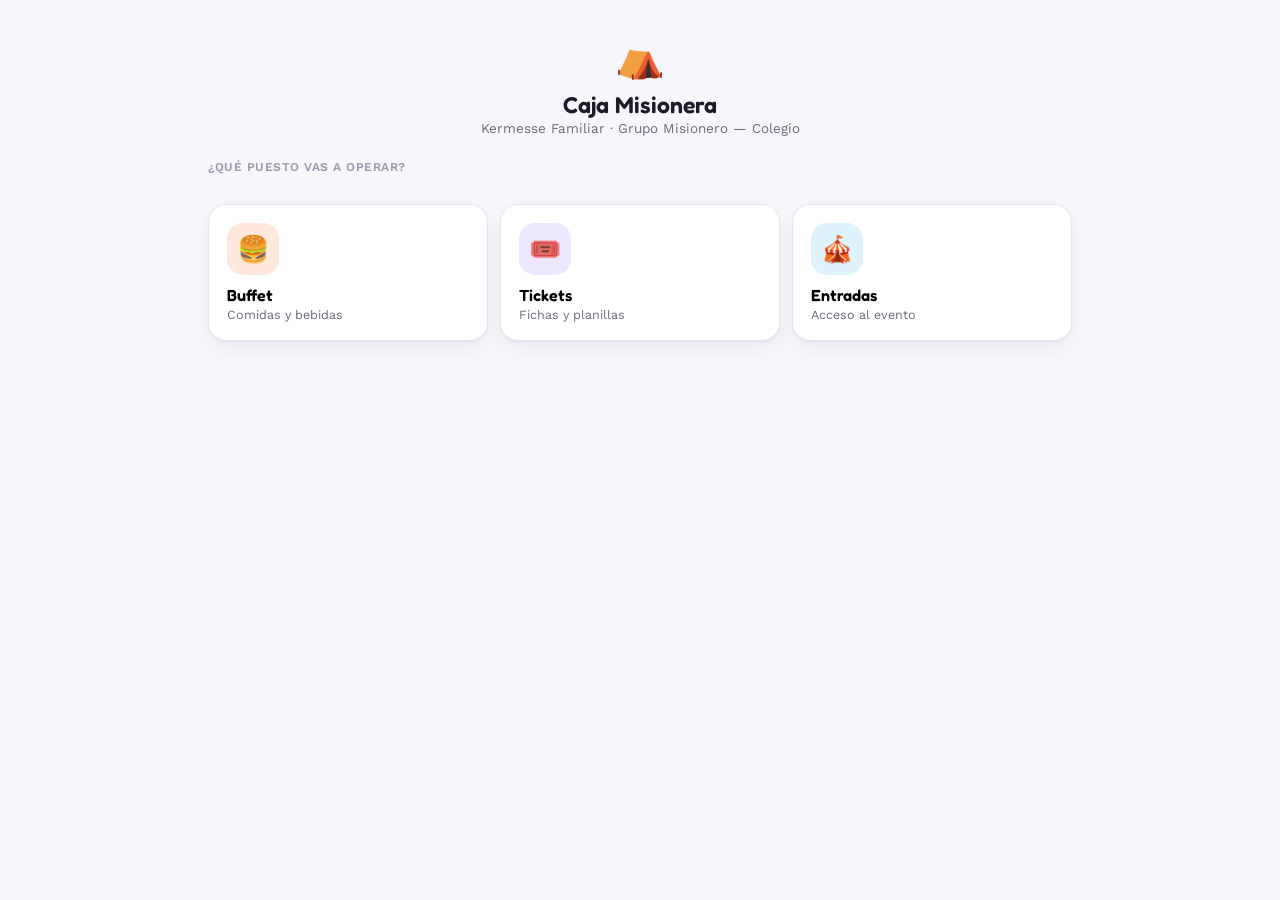
==== app/index.html @ 67f70d17 "Rehace el flujo de cierre de puesto y separa Stock/Caja en el menú - Bug fix: cambiar de puesto y vo" ====
<!DOCTYPE html>
<html lang="es">
<head>
<meta charset="utf-8">
<title>Caja Misionera</title>
<meta name="viewport" content="width=device-width, initial-scale=1, viewport-fit=cover">
<meta name="color-scheme" content="light only">
<link rel="preconnect" href="https://fonts.googleapis.com">
<link rel="preconnect" href="https://fonts.gstatic.com" crossorigin>
<link href="https://fonts.googleapis.com/css2?family=Fredoka:wght@500;600;700&family=Work+Sans:wght@400;500;600;700&display=swap" rel="stylesheet">
<link rel="stylesheet" href="css/styles.css">
</head>
<body>
<div class="app" id="app"></div>
<div class="toast" id="toast"></div>
<div class="sync-badge" id="syncBadge"></div>

<script src="js/format.js"></script>
<script src="js/data.js"></script>
<script src="js/state.js"></script>
<script src="js/session.js"></script>
<script src="js/sync.js"></script>
<script src="js/ui-helpers.js"></script>
<script src="js/views/login.js"></script>
<script src="js/views/menu.js"></script>
<script src="js/views/setup.js"></script>
<script src="js/views/vender.js"></script>
<script src="js/views/carrito.js"></script>
<script src="js/views/caja.js"></script>
<script src="js/views/seteo-stock.js"></script>
<script src="js/nav.js"></script>
<script src="js/main.js"></script>
</body>
</html>
---- app/css/styles.css ----
:root {
    color-scheme: light only;
    --bg: #F6F6FB;
    --surface: #FFFFFF;
    --surface-sunken: #F0F0F7;
    --border: #E6E6F0;
    --text: #1B1B29;
    --text-muted: #6B6B7D;
    --text-faint: #9A9AAC;
    --on-accent: #FFFFFF;
    --shadow: 0 1px 2px rgba(27,27,41,.06), 0 8px 20px rgba(27,27,41,.05);

    --buffet: #D9501F;    --buffet-soft: #FFE8DC;
    --tickets: #6D4CF0;   --tickets-soft: #EDE7FF;
    --entradas: #1D8FC4;  --entradas-soft: #DFF3FC;

    --stock-mucho: #2E9A57;   --stock-mucho-bg: #E3F5E9;
    --stock-medio: #B98A0E;   --stock-medio-bg: #FAF0D6;
    --stock-poco: #C96A1B;    --stock-poco-bg: #FBE6D3;
    --stock-critico: #C93F2B; --stock-critico-bg: #FADCD7;
    --stock-agotado: #5A6460; --stock-agotado-bg: #E6E9E7;
    --stock-sin: #6B6B7D;     --stock-sin-bg: #ECECF2;

    --font-display: "Fredoka", ui-rounded, "Segoe UI", sans-serif;
    --font-body: "Work Sans", -apple-system, "Segoe UI", Roboto, sans-serif;

    --stand-accent: #7C5CFC;
    --stand-soft: #EDE7FF;
  }

  /* Diseño comprometido con modo claro únicamente: no sigue el tema oscuro del sistema. */

  body[data-stand="buffet"]   { --stand-accent: var(--buffet);   --stand-soft: var(--buffet-soft); }
  body[data-stand="tickets"]  { --stand-accent: var(--tickets);  --stand-soft: var(--tickets-soft); }
  body[data-stand="entradas"] { --stand-accent: var(--entradas); --stand-soft: var(--entradas-soft); }

  * { box-sizing: border-box; }
  html, body { height: 100%; }
  body {
    margin: 0; background: var(--bg); color: var(--text);
    font-family: var(--font-body); -webkit-font-smoothing: antialiased;
  }
  button { font-family: inherit; }
  input { font-family: inherit; }
  ::selection { background: var(--stand-soft); }

  .app { max-width: 900px; margin: 0 auto; min-height: 100dvh; padding-bottom: 28px; }

  .topbar {
    display: flex; align-items: center; gap: 10px;
    padding: 16px 18px 6px;
  }
  .backbtn {
    width: 36px; height: 36px; border-radius: 12px; border: 1px solid var(--border);
    background: var(--surface); color: var(--text); font-size: 16px; cursor: pointer;
    display: flex; align-items: center; justify-content: center; flex: none;
  }
  .backbtn:hover { background: var(--surface-sunken); }
  .topbar-title { display: flex; align-items: center; gap: 8px; flex: 1; min-width: 0; }
  .topbar-mark {
    width: 34px; height: 34px; border-radius: 11px; background: var(--stand-soft); color: var(--stand-accent);
    display: flex; align-items: center; justify-content: center; font-size: 18px; flex: none;
  }
  .topbar-title h1 {
    font-family: var(--font-display); font-weight: 600; font-size: 16.5px; margin: 0;
    white-space: nowrap; overflow: hidden; text-overflow: ellipsis;
  }
  .topbar-title p {
    margin: 0; font-size: 11.5px; color: var(--text-muted);
    white-space: nowrap; overflow: hidden; text-overflow: ellipsis;
  }
  .topbar-chip {
    font-size: 12px; font-weight: 600; color: var(--text-muted);
    background: var(--surface); border: 1px solid var(--border); border-radius: 999px;
    padding: 6px 11px; white-space: nowrap; flex: none;
  }
  .topbar-chip strong { color: var(--text); font-variant-numeric: tabular-nums; }

  .screen { padding: 10px 18px 8px; }
  .eyebrow {
    font-size: 12px; font-weight: 600; color: var(--text-faint);
    text-transform: uppercase; letter-spacing: .5px; margin: 18px 0 8px;
  }
  .note { padding: 4px 18px 6px; font-size: 13px; color: var(--text-muted); line-height: 1.4; }

  /* ---- Select screen ---- */
  .hero { padding: 34px 18px 6px; text-align: center; }
  .hero-mark { font-size: 40px; }
  .hero h1 {
    font-family: var(--font-display); font-weight: 600; font-size: 23px; margin: 10px 0 2px;
  }
  .hero p { margin: 0; color: var(--text-muted); font-size: 13.5px; }

  .stand-cards { display: grid; gap: 12px; padding: 22px 18px 10px; }
  @media (min-width: 620px) { .stand-cards { grid-template-columns: repeat(3, 1fr); } }
  .stand-card {
    display: flex; align-items: center; gap: 14px;
    background: var(--surface); border: 1px solid var(--border); border-radius: 18px;
    padding: 18px; cursor: pointer; text-align: left; box-shadow: var(--shadow);
    transition: transform .08s ease;
  }
  .stand-card:active { transform: scale(.98); }
  .stand-card:focus-visible { outline: 2px solid currentColor; outline-offset: 2px; }
  @media (min-width: 620px) { .stand-card { flex-direction: column; align-items: flex-start; gap: 10px; } }
  .stand-card .mark {
    width: 52px; height: 52px; border-radius: 16px; display: flex; align-items: center; justify-content: center;
    font-size: 26px; flex: none;
  }
  .stand-card.c-buffet .mark   { background: var(--buffet-soft);   color: var(--buffet); }
  .stand-card.c-tickets .mark  { background: var(--tickets-soft);  color: var(--tickets); }
  .stand-card.c-entradas .mark { background: var(--entradas-soft); color: var(--entradas); }
  .stand-card h2 { font-family: var(--font-display); font-size: 16px; font-weight: 600; margin: 0; }
  .stand-card p { margin: 2px 0 0; font-size: 12.5px; color: var(--text-muted); }
  .stand-card .chev { margin-left: auto; color: var(--text-faint); font-size: 18px; }
  @media (min-width: 620px) { .stand-card .chev { display: none; } }

  /* ---- Menu / list buttons ---- */
  .menu-list { display: flex; flex-direction: column; gap: 10px; padding: 16px 18px 8px; }
  .menu-btn {
    display: flex; align-items: center; gap: 14px;
    background: var(--surface); border: 1px solid var(--border); border-radius: 18px;
    padding: 16px; cursor: pointer; text-align: left; box-shadow: var(--shadow);
  }
  .menu-btn:active { transform: scale(.985); }
  .menu-btn:focus-visible { outline: 2px solid var(--stand-accent); outline-offset: 2px; }
  .menu-btn .mark {
    width: 46px; height: 46px; border-radius: 14px; background: var(--stand-soft); color: var(--stand-accent);
    display: flex; align-items: center; justify-content: center; font-size: 22px; flex: none;
  }
  .menu-btn.primary { background: var(--stand-accent); border-color: var(--stand-accent); }
  .menu-btn.primary .mark { background: rgba(255,255,255,.22); color: var(--on-accent); }
  .menu-btn.primary h3, .menu-btn.primary p { color: var(--on-accent); }
  .menu-btn.primary p { opacity: .85; }
  .menu-btn h3 { font-family: var(--font-display); font-weight: 600; font-size: 15.5px; margin: 0; }
  .menu-btn p { margin: 2px 0 0; font-size: 12.5px; color: var(--text-muted); }
  .menu-btn .chev { margin-left: auto; color: var(--text-faint); font-size: 18px; }
  .menu-btn.primary .chev { color: var(--on-accent); opacity: .85; }

  .link-btn {
    border: 0; background: none; color: var(--text-muted); font-weight: 600; font-size: 12.5px;
    cursor: pointer; padding: 6px 4px; display: flex; align-items: center; gap: 4px;
  }
  .link-btn:hover { color: var(--text); }

  .recent-wrap { padding: 6px 18px 4px; }
  .recent-head { display: flex; align-items: center; justify-content: space-between; gap: 10px; margin: 18px 0 8px; }

  /* ---- Product grid / cart ---- */
  .product-grid {
    display: grid; grid-template-columns: repeat(auto-fill, minmax(148px, 1fr));
    gap: 12px; padding: 14px 18px 6px;
  }
  .tile {
    position: relative; background: var(--surface); border: 1px solid var(--border);
    border-radius: 16px; padding: 14px 12px 12px; text-align: left; cursor: pointer;
    box-shadow: var(--shadow); display: flex; flex-direction: column; gap: 6px;
    min-height: 122px; transition: transform .08s ease, box-shadow .12s ease, border-color .12s ease;
  }
  .tile:active { transform: scale(.96); }
  .tile:focus-visible { outline: 2px solid var(--stand-accent); outline-offset: 2px; }
  .tile.flash { border-color: var(--stand-accent); box-shadow: 0 0 0 3px var(--stand-soft); }
  .tile[disabled] { cursor: not-allowed; background: var(--stock-agotado-bg); }
  .tile[disabled] .icon { opacity: .5; filter: grayscale(1); }
  .tile[disabled] .name { color: var(--text-muted); }
  .tile[disabled] .price { color: var(--text-faint); text-decoration: line-through; }
  .tile .icon { font-size: 26px; line-height: 1; }
  .tile .name { font-weight: 600; font-size: 14px; line-height: 1.2; }
  .tile .price {
    font-family: var(--font-display); font-weight: 600; font-size: 16px;
    color: var(--stand-accent); font-variant-numeric: tabular-nums; margin-top: auto;
  }
  .tile .cart-badge {
    position: absolute; top: 8px; right: 8px; min-width: 22px; height: 22px; padding: 0 6px;
    border-radius: 999px; background: var(--stand-accent); color: var(--on-accent);
    font-size: 11.5px; font-weight: 700; font-variant-numeric: tabular-nums;
    display: flex; align-items: center; justify-content: center;
  }
  .stock-line {
    display: inline-flex; align-items: center; gap: 5px; font-size: 11px; font-weight: 600;
    padding: 3px 8px; border-radius: 999px; align-self: flex-start;
  }
  .stock-line .dot { width: 7px; height: 7px; border-radius: 50%; flex: none; }
  .stock-mucho { background: var(--stock-mucho-bg); color: var(--stock-mucho); } .stock-mucho .dot { background: var(--stock-mucho); }
  .stock-medio { background: var(--stock-medio-bg); color: var(--stock-medio); } .stock-medio .dot { background: var(--stock-medio); }
  .stock-poco { background: var(--stock-poco-bg); color: var(--stock-poco); } .stock-poco .dot { background: var(--stock-poco); }
  .stock-critico { background: var(--stock-critico-bg); color: var(--stock-critico); } .stock-critico .dot { background: var(--stock-critico); }
  .stock-agotado { background: var(--stock-agotado-bg); color: var(--stock-agotado); } .stock-agotado .dot { background: var(--stock-agotado); }
  .stock-sin { background: var(--stock-sin-bg); color: var(--stock-sin); } .stock-sin .dot { background: var(--stock-sin); }

  .cart-list { display: flex; flex-direction: column; gap: 8px; padding: 6px 18px 4px; }
  .cart-line {
    display: flex; align-items: center; gap: 10px; background: var(--surface); border: 1px solid var(--border);
    border-radius: 14px; padding: 10px 12px;
  }
  .cart-line .icon { font-size: 19px; flex: none; }
  .cart-line .name { flex: 1; font-weight: 600; font-size: 13.5px; }
  .cart-line .sub { font-size: 12.5px; color: var(--text-muted); font-variant-numeric: tabular-nums; }
  .cart-line .stepper { display: flex; align-items: center; gap: 6px; }
  .qty-btn {
    border: 1px solid var(--border); background: var(--surface-sunken); color: var(--text);
    width: 40px; height: 40px; border-radius: 10px; cursor: pointer; font-size: 16px; font-weight: 600; flex: none;
  }
  .stock-num { font-variant-numeric: tabular-nums; font-weight: 600; font-size: 13.5px; min-width: 22px; text-align: center; }

  .checkout-bar {
    position: sticky; bottom: 0; z-index: 15; margin-top: 10px;
    background: var(--surface); border-top: 1px solid var(--border);
    padding: 12px 18px calc(12px + env(safe-area-inset-bottom));
    display: flex; align-items: center; justify-content: space-between; gap: 12px;
    box-shadow: 0 -6px 16px rgba(27,27,41,.06);
  }
  .checkout-bar .info { display: flex; flex-direction: column; line-height: 1.25; }
  .checkout-bar .info .n { font-size: 11.5px; color: var(--text-muted); font-weight: 600; }
  .checkout-bar .info .t { font-family: var(--font-display); font-weight: 600; font-size: 19px; font-variant-numeric: tabular-nums; }
  .checkout-bar button.go {
    border: 0; border-radius: 12px; padding: 13px 22px; font-family: var(--font-display);
    font-weight: 600; font-size: 14.5px; background: var(--stand-accent); color: var(--on-accent);
    cursor: pointer; white-space: nowrap;
  }
  .checkout-bar button.go:disabled { opacity: .45; cursor: not-allowed; }

  .checkout-summary { padding: 16px 18px 4px; text-align: center; }
  .checkout-summary .lbl { font-size: 12px; color: var(--text-muted); font-weight: 600; text-transform: uppercase; letter-spacing: .5px; }
  .checkout-summary .amt { font-family: var(--font-display); font-weight: 600; font-size: 30px; margin-top: 2px; }

  .pay-choice-list { display: flex; flex-direction: column; gap: 10px; padding: 4px 18px 8px; }
  .pay-choice {
    display: flex; align-items: center; gap: 14px; background: var(--surface); border: 1px solid var(--border);
    border-radius: 16px; padding: 16px; cursor: pointer; text-align: left; box-shadow: var(--shadow);
    font-family: var(--font-display); font-weight: 600; font-size: 15px;
  }
  .pay-choice:active { transform: scale(.985); }
  .pay-choice .ic { font-size: 20px; }

  /* ---- Resumen screen ---- */
  .stat-grid { display: grid; grid-template-columns: repeat(auto-fit, minmax(120px,1fr)); gap: 10px; padding: 10px 18px 4px; }
  .stat {
    background: var(--surface); border: 1px solid var(--border); border-radius: 14px; padding: 12px 14px;
  }
  .stat .label { font-size: 11px; font-weight: 600; text-transform: uppercase; letter-spacing: .4px; color: var(--text-faint); }
  .stat .value { font-family: var(--font-display); font-weight: 600; font-size: 18px; margin-top: 3px; font-variant-numeric: tabular-nums; }
  .stat.total { background: var(--stand-accent); border-color: var(--stand-accent); }
  .stat.total .label { color: rgba(255,255,255,.8); }
  .stat.total .value { color: var(--on-accent); font-size: 24px; }

  .op-list { display: flex; flex-direction: column; gap: 8px; padding: 6px 18px 10px; }
  .op-empty { font-size: 13px; color: var(--text-faint); padding: 18px 4px; text-align: center; }
  .op-row {
    display: flex; align-items: center; gap: 10px; background: var(--surface); border: 1px solid var(--border);
    border-radius: 14px; padding: 10px 12px;
  }
  .op-row .time { font-size: 11.5px; color: var(--text-faint); font-variant-numeric: tabular-nums; width: 46px; flex: none; }
  .op-row .desc { flex: 1; font-size: 13px; font-weight: 500; }
  .op-row .desc small { display: block; color: var(--text-muted); font-weight: 400; font-size: 11.5px; }
  .op-row.voided .desc { text-decoration: line-through; color: var(--text-faint); }
  .op-row .void-btn {
    border: 1px solid var(--border); background: none; color: var(--stock-critico); font-size: 11.5px;
    font-weight: 600; padding: 5px 9px; border-radius: 999px; cursor: pointer; flex: none;
  }

  .close-corte-wrap { padding: 12px 18px 4px; }
  .btn-block {
    width: 100%; border: 0; border-radius: 14px; padding: 14px; cursor: pointer;
    font-family: var(--font-display); font-weight: 600; font-size: 14.5px;
    background: var(--stand-accent); color: var(--on-accent);
  }
  .btn-block:hover { filter: brightness(.94); }

  /* ---- Seteo screen ---- */
  .mini-toggle { display: flex; align-items: center; justify-content: space-between; gap: 10px; }
  .mini-toggle .lbl { font-size: 12.5px; font-weight: 600; color: var(--text-muted); }
  .no-control-note { font-size: 12px; color: var(--text-faint); }
  .switch {
    width: 44px; height: 26px; border-radius: 999px; border: 0; cursor: pointer; position: relative;
    background: var(--stock-agotado-bg); flex: none;
  }
  .switch[data-on="true"] { background: var(--stock-mucho); }
  .switch::after {
    content: ""; position: absolute; top: 3px; left: 3px; width: 20px; height: 20px; border-radius: 50%;
    background: #fff; transition: transform .15s ease;
  }
  .switch[data-on="true"]::after { transform: translateX(18px); }
  .switch-sm { width: 34px; height: 20px; flex: none; }
  .switch-sm::after { width: 16px; height: 16px; top: 2px; left: 2px; }
  .switch-sm[data-on="true"]::after { transform: translateX(14px); }

  .set-row {
    background: var(--surface); border: 1px solid var(--border); border-radius: 16px;
    padding: 10px 12px; margin: 0 18px 8px; display: flex; flex-direction: column; gap: 6px;
  }
  .set-row .head { display: flex; align-items: flex-start; gap: 8px; cursor: pointer; }
  .set-row .icon { font-size: 20px; flex: none; line-height: 1.3; }
  .set-row .name { font-weight: 600; font-size: 14px; flex: 1; }
  .set-row .name-stock { display: flex; align-items: center; flex-wrap: wrap; gap: 4px 10px; flex: 1; min-width: 0; padding-top: 2px; }
  .set-row .price-display, .set-row .expand-chev { margin-top: 2px; }
  .set-row .name-stock .name { flex: none; }
  .set-row .price-display {
    font-family: var(--font-display); font-weight: 600; font-size: 14px; color: var(--stand-accent);
    font-variant-numeric: tabular-nums; flex: none;
  }
  .set-row .expand-chev { color: var(--text-faint); font-size: 12px; flex: none; width: 14px; text-align: center; }
  .set-row .stock-edit { padding-top: 8px; margin-top: 2px; border-top: 1px solid var(--border); }
  .set-row .stock-edit .mini-toggle { justify-content: flex-start; }
  .set-row .stock-edit .mini-toggle .lbl { flex: none; width: 150px; }
  .set-row .price-field {
    display: flex; align-items: center; gap: 4px; font-size: 13px; color: var(--text-muted); flex: none;
  }
  .set-row .price-field input {
    width: 88px; border: 1px solid var(--border); border-radius: 9px; padding: 5px 7px;
    font-size: 16px; background: var(--surface-sunken); color: var(--text); text-align: right;
    font-variant-numeric: tabular-nums;
  }
  .set-row .stock-controls { display: flex; align-items: center; justify-content: space-between; gap: 8px; flex-wrap: wrap; }
  .qty-group { display: flex; align-items: center; gap: 8px; }
  .qty-num-input {
    width: 56px; height: 40px; border: 1px solid var(--border); border-radius: 10px; padding: 0 4px;
    font-size: 15px; background: var(--surface-sunken); color: var(--text); text-align: center;
    font-variant-numeric: tabular-nums; flex: none;
  }
  .cash-panel { background: var(--surface); border: 1px solid var(--border); border-radius: 16px; padding: 16px; margin: 8px 18px 20px; }
  .cash-row { display: flex; justify-content: space-between; align-items: center; padding: 6px 0; font-size: 13.5px; }
  .cash-row .k { color: var(--text-muted); }
  .cash-row .v { font-weight: 600; font-variant-numeric: tabular-nums; }
  .cash-input-row { display: flex; align-items: center; justify-content: space-between; gap: 10px; padding: 10px 0 4px; }
  .cash-input-row input {
    width: 130px; border: 1px solid var(--border); border-radius: 10px; padding: 8px 10px;
    font-size: 16px; text-align: right; font-variant-numeric: tabular-nums; background: var(--surface-sunken); color: var(--text);
  }
  .cash-result {
    margin-top: 10px; padding: 10px 12px; border-radius: 12px; font-weight: 600; font-size: 13.5px;
    display: flex; align-items: center; gap: 8px;
  }

  .toast {
    position: fixed; left: 50%; bottom: 22px; transform: translateX(-50%) translateY(8px);
    background: var(--text); color: var(--bg); padding: 10px 16px; border-radius: 10px;
    font-size: 13px; font-weight: 500; box-shadow: var(--shadow); opacity: 0; pointer-events: none;
    transition: opacity .18s ease, transform .18s ease; z-index: 40; max-width: 88vw; text-align: center;
  }
  .toast.show { opacity: 1; transform: translateX(-50%) translateY(0); }

  /* ---- Login / identificación de puesto ---- */
  .field-label {
    display: block; font-size: 12.5px; font-weight: 600; color: var(--text-muted); margin-top: 12px;
  }
  .field-label:first-child { margin-top: 0; }
  .field-label input {
    width: 100%; margin-top: 5px; border: 1px solid var(--border); border-radius: 10px;
    padding: 10px 11px; font-size: 16px; background: var(--surface-sunken); color: var(--text);
    font-family: inherit;
  }
  .field-label input:focus-visible { outline: 2px solid var(--stand-accent); outline-offset: 1px; }

  /* ---- Indicador de sincronización pendiente ---- */
  .sync-badge {
    position: fixed; top: 64px; right: 10px; z-index: 45; display: none; align-items: center; gap: 6px;
    max-width: calc(100vw - 20px);
    background: var(--stock-medio-bg); color: var(--stock-medio); border: 1px solid var(--stock-medio-bg);
    font-size: 11.5px; font-weight: 700; padding: 7px 12px; border-radius: 999px; cursor: pointer;
    box-shadow: var(--shadow);
  }
  .sync-badge:hover { filter: brightness(.97); }

  @media (prefers-reduced-motion: reduce) {
    .tile, .stand-card, .menu-btn, .switch::after, .pay-choice { transition: none !important; }
  }
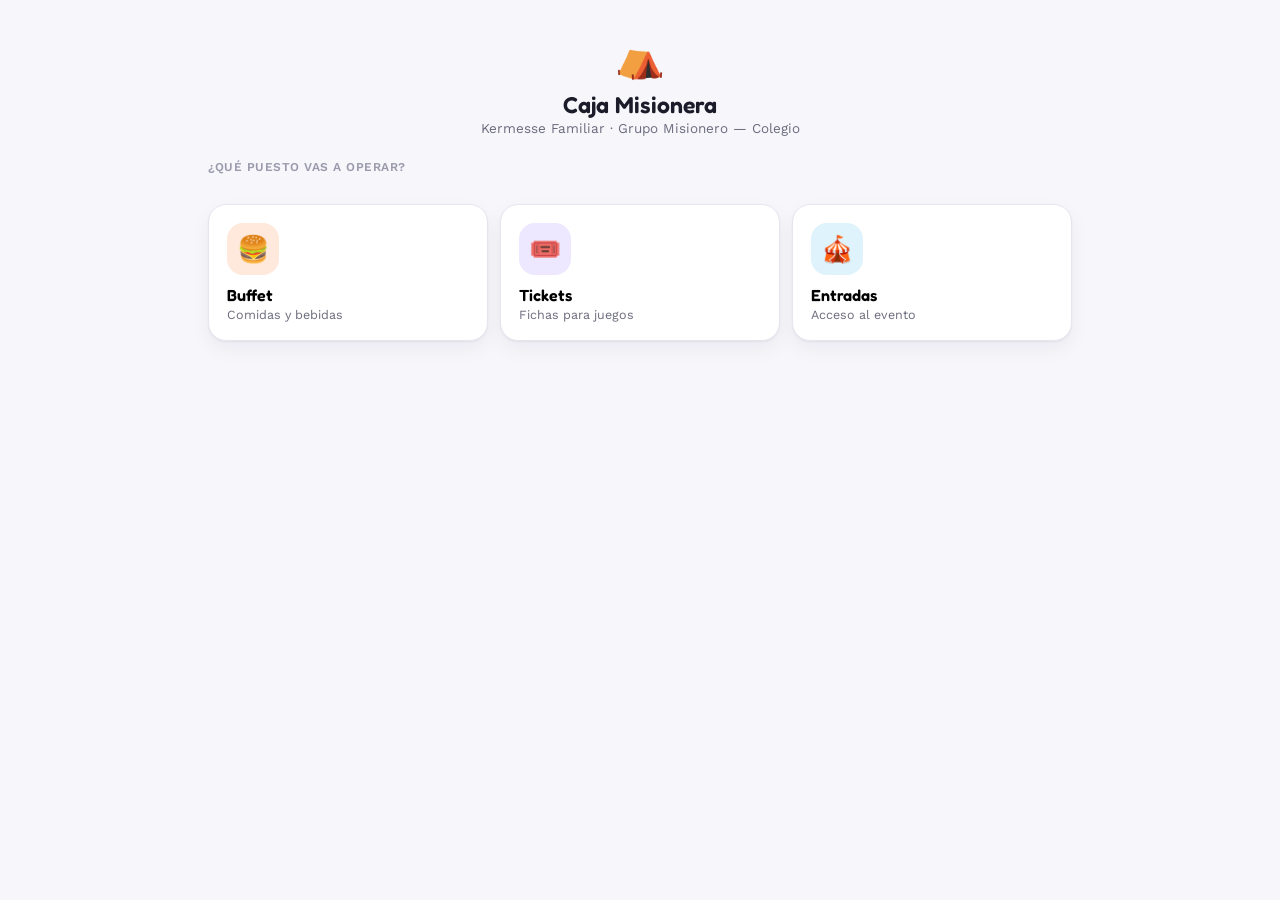
==== commit 8e097970: "Venta en un paso, catálogo nuevo con stock compartido y Sheet en 3 pestañas Pantalla de venta: - Se " ====
--- a/app/index.html
+++ b/app/index.html
@@ -25,7 +25,6 @@
 <script src="js/views/menu.js"></script>
 <script src="js/views/setup.js"></script>
 <script src="js/views/vender.js"></script>
-<script src="js/views/carrito.js"></script>
 <script src="js/views/caja.js"></script>
 <script src="js/views/seteo-stock.js"></script>
 <script src="js/nav.js"></script>
--- a/app/css/styles.css
+++ b/app/css/styles.css
@@ -219,18 +219,19 @@
   }
   .checkout-bar button.go:disabled { opacity: .45; cursor: not-allowed; }
 
-  .checkout-summary { padding: 16px 18px 4px; text-align: center; }
-  .checkout-summary .lbl { font-size: 12px; color: var(--text-muted); font-weight: 600; text-transform: uppercase; letter-spacing: .5px; }
-  .checkout-summary .amt { font-family: var(--font-display); font-weight: 600; font-size: 30px; margin-top: 2px; }
-
-  .pay-choice-list { display: flex; flex-direction: column; gap: 10px; padding: 4px 18px 8px; }
-  .pay-choice {
-    display: flex; align-items: center; gap: 14px; background: var(--surface); border: 1px solid var(--border);
-    border-radius: 16px; padding: 16px; cursor: pointer; text-align: left; box-shadow: var(--shadow);
-    font-family: var(--font-display); font-weight: 600; font-size: 15px;
-  }
-  .pay-choice:active { transform: scale(.985); }
-  .pay-choice .ic { font-size: 20px; }
+  .pay-row {
+    display: grid; grid-template-columns: repeat(2, 1fr); gap: 8px; padding: 4px 18px 6px;
+  }
+  .pay-opt {
+    display: flex; align-items: center; justify-content: center; gap: 8px;
+    background: var(--surface); border: 1.5px solid var(--border); border-radius: 12px;
+    padding: 12px 10px; cursor: pointer; text-align: center;
+    font-family: var(--font-display); font-weight: 600; font-size: 13.5px; color: var(--text);
+    transition: border-color .12s ease, background .12s ease, transform .08s ease;
+  }
+  .pay-opt:active { transform: scale(.985); }
+  .pay-opt .ic { font-size: 17px; }
+  .pay-opt.sel { border-color: var(--stand-accent); background: var(--stand-soft); color: var(--stand-accent); }
 
   /* ---- Resumen screen ---- */
   .stat-grid { display: grid; grid-template-columns: repeat(auto-fit, minmax(120px,1fr)); gap: 10px; padding: 10px 18px 4px; }
@@ -362,5 +363,5 @@
   .sync-badge:hover { filter: brightness(.97); }
 
   @media (prefers-reduced-motion: reduce) {
-    .tile, .stand-card, .menu-btn, .switch::after, .pay-choice { transition: none !important; }
-  }
+    .tile, .stand-card, .menu-btn, .switch::after, .pay-opt { transition: none !important; }
+  }
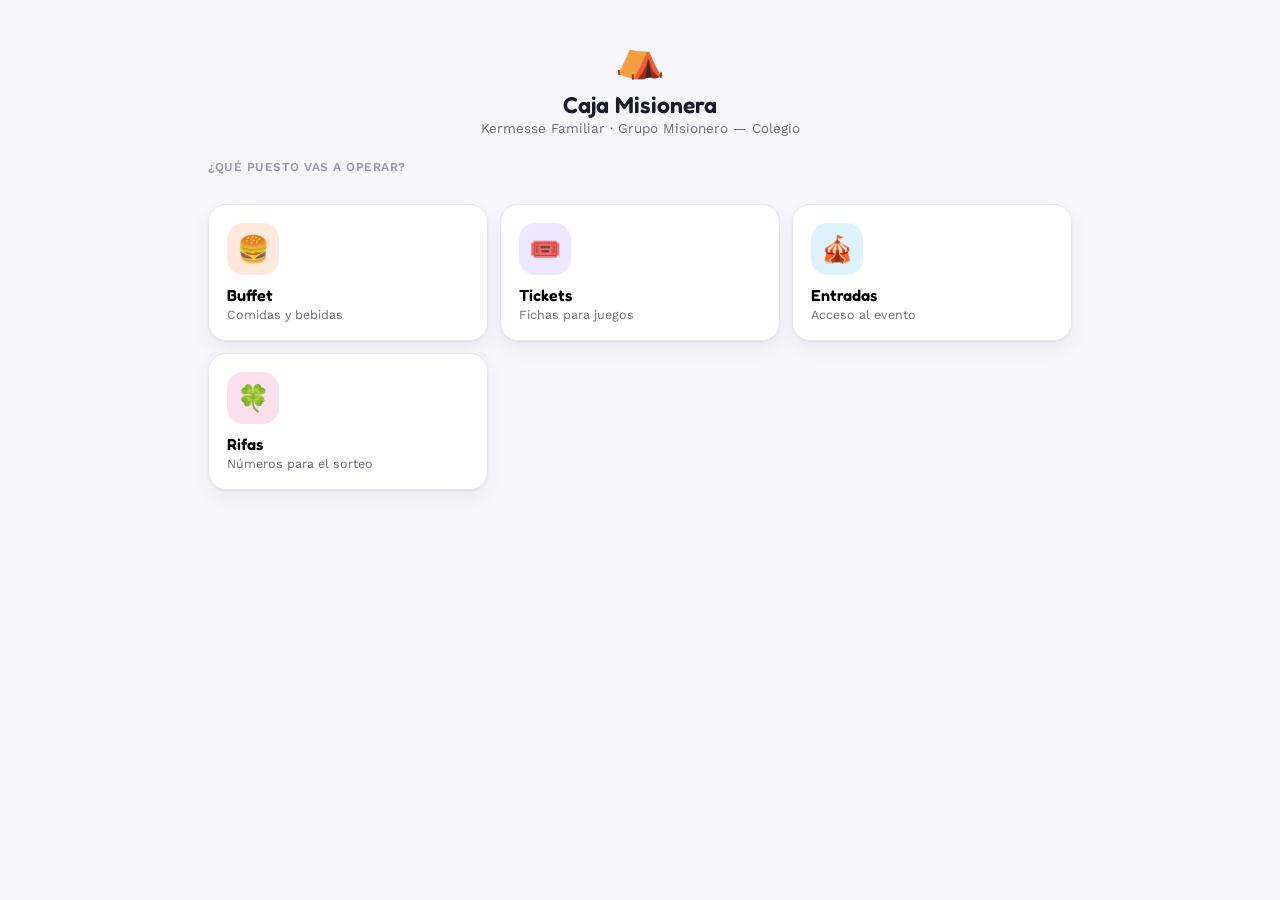
==== commit c4fcb2c9: "Combos combinables + combo Bebida+pizzeta, cache-busting de assets - Buffet: se agregaron los 3 comb" ====
--- a/app/index.html
+++ b/app/index.html
@@ -8,26 +8,28 @@
 <link rel="preconnect" href="https://fonts.googleapis.com">
 <link rel="preconnect" href="https://fonts.gstatic.com" crossorigin>
 <link href="https://fonts.googleapis.com/css2?family=Fredoka:wght@500;600;700&family=Work+Sans:wght@400;500;600;700&display=swap" rel="stylesheet">
-<link rel="stylesheet" href="css/styles.css">
+<!-- CACHE_V: bump este número en cada cambio de app/ para forzar a los navegadores
+     a bajar los archivos nuevos en vez de servir la copia cacheada (ver docs/historial-trabajo.md). -->
+<link rel="stylesheet" href="css/styles.css?v=1">
 </head>
 <body>
 <div class="app" id="app"></div>
 <div class="toast" id="toast"></div>
 <div class="sync-badge" id="syncBadge"></div>
 
-<script src="js/format.js"></script>
-<script src="js/data.js"></script>
-<script src="js/state.js"></script>
-<script src="js/session.js"></script>
-<script src="js/sync.js"></script>
-<script src="js/ui-helpers.js"></script>
-<script src="js/views/login.js"></script>
-<script src="js/views/menu.js"></script>
-<script src="js/views/setup.js"></script>
-<script src="js/views/vender.js"></script>
-<script src="js/views/caja.js"></script>
-<script src="js/views/seteo-stock.js"></script>
-<script src="js/nav.js"></script>
-<script src="js/main.js"></script>
+<script src="js/format.js?v=1"></script>
+<script src="js/data.js?v=1"></script>
+<script src="js/state.js?v=1"></script>
+<script src="js/session.js?v=1"></script>
+<script src="js/sync.js?v=1"></script>
+<script src="js/ui-helpers.js?v=1"></script>
+<script src="js/views/login.js?v=1"></script>
+<script src="js/views/menu.js?v=1"></script>
+<script src="js/views/setup.js?v=1"></script>
+<script src="js/views/vender.js?v=1"></script>
+<script src="js/views/caja.js?v=1"></script>
+<script src="js/views/seteo-stock.js?v=1"></script>
+<script src="js/nav.js?v=1"></script>
+<script src="js/main.js?v=1"></script>
 </body>
 </html>
--- a/app/css/styles.css
+++ b/app/css/styles.css
@@ -13,6 +13,7 @@
     --buffet: #D9501F;    --buffet-soft: #FFE8DC;
     --tickets: #6D4CF0;   --tickets-soft: #EDE7FF;
     --entradas: #1D8FC4;  --entradas-soft: #DFF3FC;
+    --rifas: #C2337A;     --rifas-soft: #FBE1EE;
 
     --stock-mucho: #2E9A57;   --stock-mucho-bg: #E3F5E9;
     --stock-medio: #B98A0E;   --stock-medio-bg: #FAF0D6;
@@ -33,6 +34,7 @@
   body[data-stand="buffet"]   { --stand-accent: var(--buffet);   --stand-soft: var(--buffet-soft); }
   body[data-stand="tickets"]  { --stand-accent: var(--tickets);  --stand-soft: var(--tickets-soft); }
   body[data-stand="entradas"] { --stand-accent: var(--entradas); --stand-soft: var(--entradas-soft); }
+  body[data-stand="rifas"]    { --stand-accent: var(--rifas);    --stand-soft: var(--rifas-soft); }
 
   * { box-sizing: border-box; }
   html, body { height: 100%; }
@@ -109,6 +111,7 @@
   .stand-card.c-buffet .mark   { background: var(--buffet-soft);   color: var(--buffet); }
   .stand-card.c-tickets .mark  { background: var(--tickets-soft);  color: var(--tickets); }
   .stand-card.c-entradas .mark { background: var(--entradas-soft); color: var(--entradas); }
+  .stand-card.c-rifas .mark    { background: var(--rifas-soft);    color: var(--rifas); }
   .stand-card h2 { font-family: var(--font-display); font-size: 16px; font-weight: 600; margin: 0; }
   .stand-card p { margin: 2px 0 0; font-size: 12.5px; color: var(--text-muted); }
   .stand-card .chev { margin-left: auto; color: var(--text-faint); font-size: 18px; }
@@ -147,14 +150,14 @@
 
   /* ---- Product grid / cart ---- */
   .product-grid {
-    display: grid; grid-template-columns: repeat(auto-fill, minmax(148px, 1fr));
-    gap: 12px; padding: 14px 18px 6px;
+    display: grid; grid-template-columns: repeat(auto-fill, minmax(150px, 1fr));
+    gap: 10px; padding: 12px 18px 6px;
   }
   .tile {
     position: relative; background: var(--surface); border: 1px solid var(--border);
-    border-radius: 16px; padding: 14px 12px 12px; text-align: left; cursor: pointer;
-    box-shadow: var(--shadow); display: flex; flex-direction: column; gap: 6px;
-    min-height: 122px; transition: transform .08s ease, box-shadow .12s ease, border-color .12s ease;
+    border-radius: 14px; padding: 11px 12px 10px; text-align: left; cursor: pointer;
+    box-shadow: var(--shadow); display: flex; flex-direction: column; gap: 8px;
+    min-height: 84px; transition: transform .08s ease, box-shadow .12s ease, border-color .12s ease;
   }
   .tile:active { transform: scale(.96); }
   .tile:focus-visible { outline: 2px solid var(--stand-accent); outline-offset: 2px; }
@@ -163,16 +166,22 @@
   .tile[disabled] .icon { opacity: .5; filter: grayscale(1); }
   .tile[disabled] .name { color: var(--text-muted); }
   .tile[disabled] .price { color: var(--text-faint); text-decoration: line-through; }
-  .tile .icon { font-size: 26px; line-height: 1; }
-  .tile .name { font-weight: 600; font-size: 14px; line-height: 1.2; }
-  .tile .price {
-    font-family: var(--font-display); font-weight: 600; font-size: 16px;
-    color: var(--stand-accent); font-variant-numeric: tabular-nums; margin-top: auto;
+  .tile-head { display: flex; align-items: center; gap: 8px; }
+  .tile-head .icon { font-size: 20px; line-height: 1; flex: none; }
+  .tile-head .name { flex: 1; min-width: 0; font-weight: 600; font-size: 13.5px; line-height: 1.2; }
+  .tile-foot { display: flex; align-items: center; justify-content: space-between; gap: 8px; margin-top: auto; }
+  .tile-foot .price {
+    font-family: var(--font-display); font-weight: 600; font-size: 15px;
+    color: var(--stand-accent); font-variant-numeric: tabular-nums;
+  }
+  .stock-chip {
+    flex: none; font-size: 11.5px; font-weight: 700; font-variant-numeric: tabular-nums;
+    padding: 2px 8px; border-radius: 999px; line-height: 1.5;
   }
   .tile .cart-badge {
-    position: absolute; top: 8px; right: 8px; min-width: 22px; height: 22px; padding: 0 6px;
+    flex: none; min-width: 20px; height: 20px; padding: 0 6px;
     border-radius: 999px; background: var(--stand-accent); color: var(--on-accent);
-    font-size: 11.5px; font-weight: 700; font-variant-numeric: tabular-nums;
+    font-size: 11px; font-weight: 700; font-variant-numeric: tabular-nums;
     display: flex; align-items: center; justify-content: center;
   }
   .stock-line {
@@ -186,6 +195,18 @@
   .stock-critico { background: var(--stock-critico-bg); color: var(--stock-critico); } .stock-critico .dot { background: var(--stock-critico); }
   .stock-agotado { background: var(--stock-agotado-bg); color: var(--stock-agotado); } .stock-agotado .dot { background: var(--stock-agotado); }
   .stock-sin { background: var(--stock-sin-bg); color: var(--stock-sin); } .stock-sin .dot { background: var(--stock-sin); }
+
+  /* Celular: tarjetas de producto más compactas, siempre 2 columnas. */
+  @media (max-width: 480px) {
+    .product-grid { grid-template-columns: repeat(2, 1fr); gap: 8px; padding: 10px 12px 4px; }
+    .tile { min-height: 0; padding: 9px 10px 8px; border-radius: 12px; gap: 6px; }
+    .tile-head { gap: 6px; }
+    .tile-head .icon { font-size: 17px; }
+    .tile-head .name { font-size: 12px; line-height: 1.15; }
+    .tile-foot .price { font-size: 13px; }
+    .stock-chip { font-size: 11px; padding: 1px 6px; }
+    .tile .cart-badge { min-width: 18px; height: 18px; font-size: 10.5px; }
+  }
 
   .cart-list { display: flex; flex-direction: column; gap: 8px; padding: 6px 18px 4px; }
   .cart-line {
